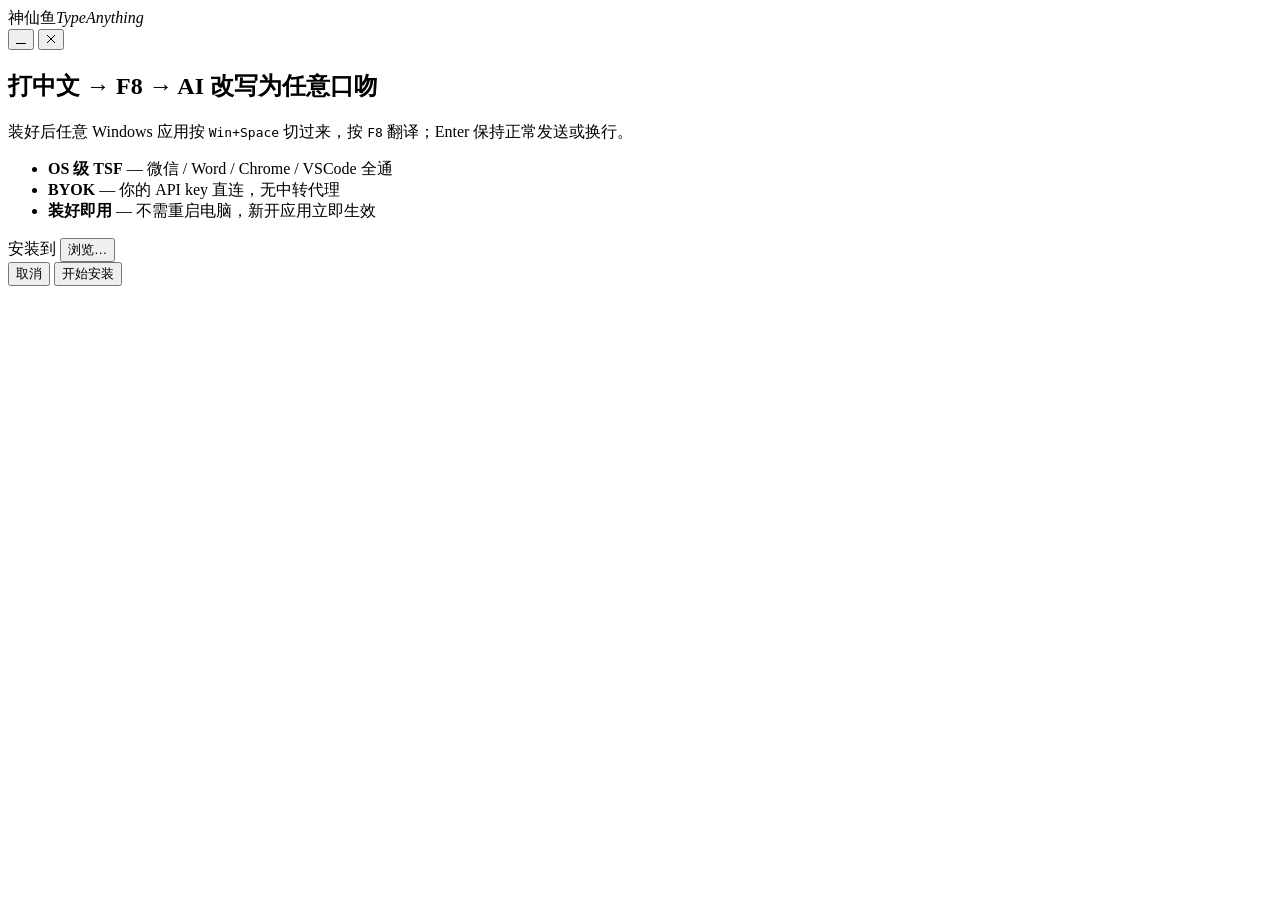
==== tools/ta-installer/ui/index.html @ 22adf209 "feat: use F8 as a global translation trigger" ====
<!doctype html>
<html lang="zh-CN">
<head>
<meta charset="utf-8" />
<meta name="viewport" content="width=device-width, initial-scale=1" />
<title>TypeAnything 安装</title>
<link rel="icon" type="image/png" href="fish.png" />
<link rel="stylesheet" href="style.css" />
</head>
<body>

<header class="titlebar">
  <div class="title">
    <span class="logo" aria-hidden="true"></span>
    <span class="brand">神仙鱼<em>TypeAnything</em></span>
  </div>
  <div class="window-controls" aria-hidden="false">
    <button class="wc wc-min"   id="wcMin"   type="button" aria-label="最小化">
      <svg width="10" height="1" viewBox="0 0 10 1"><rect width="10" height="1" fill="currentColor"/></svg>
    </button>
    <button class="wc wc-close" id="wcClose" type="button" aria-label="关闭">
      <svg width="10" height="10" viewBox="0 0 10 10"><path d="M1 1 L9 9 M9 1 L1 9" stroke="currentColor" stroke-width="1" fill="none"/></svg>
    </button>
  </div>
</header>

<main>

  <!-- Step 1: welcome -->
  <section class="page" id="page-welcome">
    <h1>打中文 → <span class="accent">F8</span> → AI 改写为任意口吻</h1>
    <p class="sub">
      装好后任意 Windows 应用按 <code>Win+Space</code> 切过来，按 <code>F8</code> 翻译；Enter 保持正常发送或换行。
    </p>

    <ul class="bullets">
      <li><strong>OS 级 TSF</strong> — 微信 / Word / Chrome / VSCode 全通</li>
      <li><strong>BYOK</strong> — 你的 API key 直连，无中转代理</li>
      <li><strong>装好即用</strong> — 不需重启电脑，新开应用立即生效</li>
    </ul>

    <div class="install-dir-row">
      <span class="install-dir-label">安装到</span>
      <span class="install-dir-path" id="installDirPath" title=""></span>
      <button class="btn ghost btn-tiny" id="btnPickDir">浏览…</button>
    </div>

    <div class="actions">
      <button class="btn ghost" id="btnCancel">取消</button>
      <button class="btn primary" id="btnStart">开始安装</button>
    </div>
  </section>

  <!-- Uninstall confirm page -->
  <section class="page" id="page-uninstall-welcome" hidden>
    <h1>卸载 TypeAnything</h1>
    <p class="sub">
      将清除安装目录与系统注册项。用户字典与个人配置（<code>%APPDATA%\Rime</code>）会保留，方便日后重装时延用。
    </p>
    <div class="actions">
      <button class="btn ghost" id="btnUninstCancel">取消</button>
      <button class="btn primary" id="btnUninstStart">确认卸载</button>
    </div>
  </section>

  <!-- Step 2: progress -->
  <section class="page" id="page-progress" hidden>
    <p class="eyebrow">INSTALLING</p>
    <h1>正在安装 …</h1>
    <p class="sub" id="progressMsg">准备文件 …</p>

    <div class="progressbar"><div class="bar" id="bar"></div></div>

    <ul class="log" id="log"></ul>
  </section>

  <!-- Step 3: done + guide to model config -->
  <section class="page" id="page-done" hidden>
    <p class="eyebrow">INSTALLED</p>
    <h1>装好了 — <span class="accent">下一步接入 AI</span></h1>
    <p class="sub">
      填入 API key 才能跑翻译。默认 DeepSeek，也支持 OpenAI / Moonshot / Ollama 等 OpenAI 兼容 API。
    </p>

    <p class="legal">
      <code>Win+Space</code> 切到 TypeAnything。<strong>新打开</strong>的应用立即生效，<strong>已开</strong>的需重启该应用。
    </p>

    <div class="actions">
      <button class="btn ghost" id="btnSkip">立即开始</button>
      <button class="btn primary" id="btnOpenModel">配置模型</button>
    </div>
  </section>

  <!-- Step 3 (reboot variant): pending-on-reboot writes happened. -->
  <section class="page" id="page-done-reboot" hidden>
    <p class="eyebrow">INSTALLED — REBOOT REQUIRED</p>
    <h1>装好了 — <span class="accent">但需要重启电脑生效</span></h1>
    <p class="sub">
      部分文件被运行中的旧版锁定，已排队替换。重启后新版自动生效。
    </p>

    <p class="legal">
      不重启也能用旧版输入法，但新功能 / 修复需要重启才能加载。
    </p>

    <div class="actions">
      <button class="btn ghost" id="btnRebootLater">稍后重启</button>
      <button class="btn primary" id="btnRebootNow">立即重启</button>
    </div>
  </section>

</main>

<div id="toast" class="toast" hidden></div>

<script src="app.js"></script>
</body>
</html>
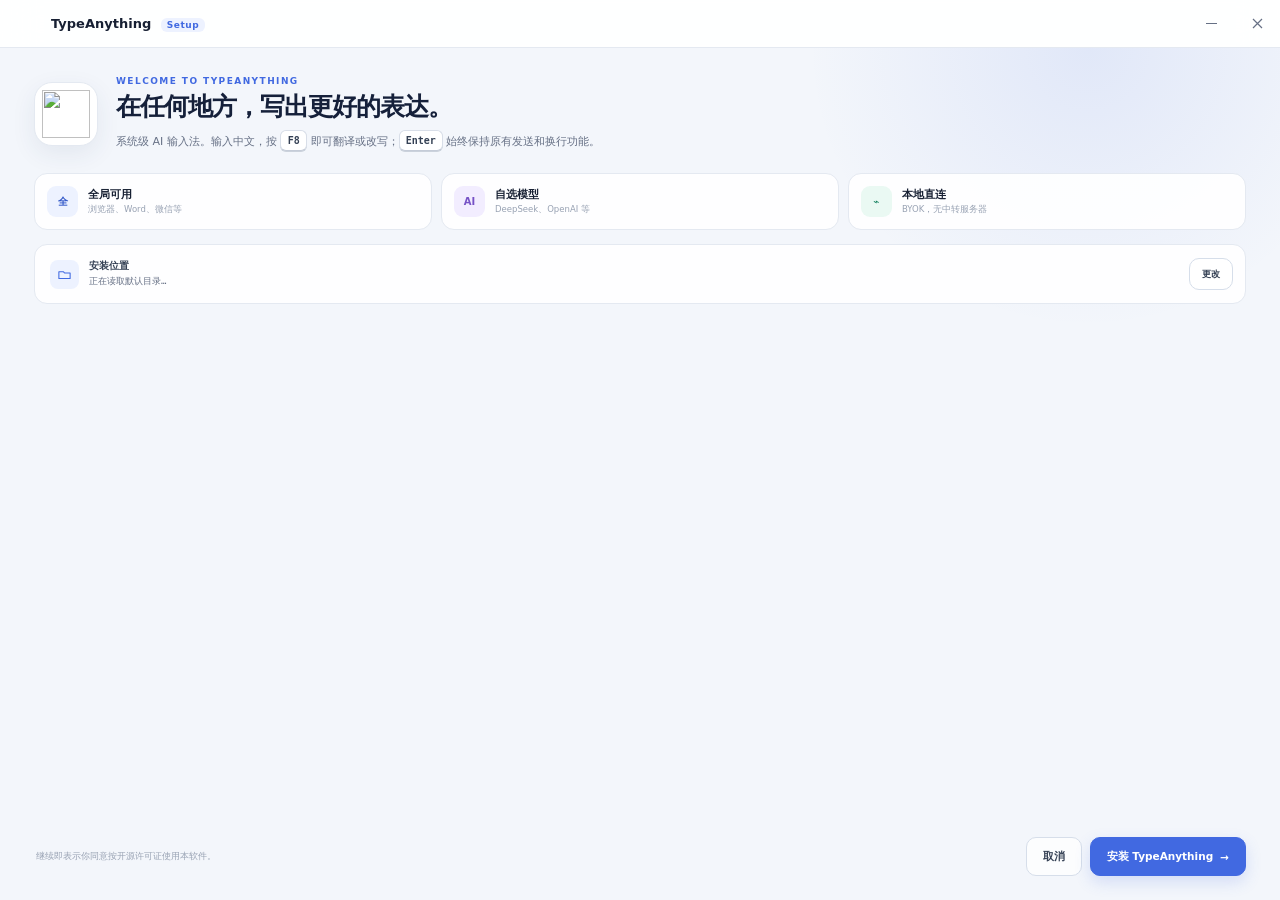
==== commit d0773949: "feat: refresh the installer interface" ====
--- a/tools/ta-installer/ui/index.html
+++ b/tools/ta-installer/ui/index.html
@@ -8,112 +8,96 @@
 <link rel="stylesheet" href="style.css" />
 </head>
 <body>
-
 <header class="titlebar">
   <div class="title">
     <span class="logo" aria-hidden="true"></span>
-    <span class="brand">神仙鱼<em>TypeAnything</em></span>
+    <span class="brand">TypeAnything <em>Setup</em></span>
   </div>
-  <div class="window-controls" aria-hidden="false">
-    <button class="wc wc-min"   id="wcMin"   type="button" aria-label="最小化">
-      <svg width="10" height="1" viewBox="0 0 10 1"><rect width="10" height="1" fill="currentColor"/></svg>
-    </button>
-    <button class="wc wc-close" id="wcClose" type="button" aria-label="关闭">
-      <svg width="10" height="10" viewBox="0 0 10 10"><path d="M1 1 L9 9 M9 1 L1 9" stroke="currentColor" stroke-width="1" fill="none"/></svg>
-    </button>
+  <div class="window-controls" aria-label="窗口控制">
+    <button class="wc" id="wcMin" type="button" aria-label="最小化"><svg width="11" height="1" viewBox="0 0 11 1"><rect width="11" height="1" fill="currentColor"/></svg></button>
+    <button class="wc wc-close" id="wcClose" type="button" aria-label="关闭"><svg width="11" height="11" viewBox="0 0 11 11"><path d="M1 1 L10 10 M10 1 L1 10" stroke="currentColor" stroke-width="1.2" fill="none"/></svg></button>
   </div>
 </header>
 
 <main>
+  <section class="page" id="page-welcome">
+    <div class="hero">
+      <div class="hero-mark"><img src="fish.png" alt="" /></div>
+      <div class="hero-copy">
+        <p class="eyebrow">WELCOME TO TYPEANYTHING</p>
+        <h1>在任何地方，写出更好的表达。</h1>
+        <p class="sub">系统级 AI 输入法。输入中文，按 <kbd>F8</kbd> 即可翻译或改写；<kbd>Enter</kbd> 始终保持原有发送和换行功能。</p>
+      </div>
+    </div>
 
-  <!-- Step 1: welcome -->
-  <section class="page" id="page-welcome">
-    <h1>打中文 → <span class="accent">F8</span> → AI 改写为任意口吻</h1>
-    <p class="sub">
-      装好后任意 Windows 应用按 <code>Win+Space</code> 切过来，按 <code>F8</code> 翻译；Enter 保持正常发送或换行。
-    </p>
+    <div class="feature-row">
+      <div class="feature"><span class="feature-icon blue">全</span><div><strong>全局可用</strong><small>浏览器、Word、微信等</small></div></div>
+      <div class="feature"><span class="feature-icon violet">AI</span><div><strong>自选模型</strong><small>DeepSeek、OpenAI 等</small></div></div>
+      <div class="feature"><span class="feature-icon green">⌁</span><div><strong>本地直连</strong><small>BYOK，无中转服务器</small></div></div>
+    </div>
 
-    <ul class="bullets">
-      <li><strong>OS 级 TSF</strong> — 微信 / Word / Chrome / VSCode 全通</li>
-      <li><strong>BYOK</strong> — 你的 API key 直连，无中转代理</li>
-      <li><strong>装好即用</strong> — 不需重启电脑，新开应用立即生效</li>
-    </ul>
-
-    <div class="install-dir-row">
-      <span class="install-dir-label">安装到</span>
-      <span class="install-dir-path" id="installDirPath" title=""></span>
-      <button class="btn ghost btn-tiny" id="btnPickDir">浏览…</button>
+    <div class="install-card">
+      <div class="install-dir-row">
+        <span class="folder-icon" aria-hidden="true"><svg viewBox="0 0 24 24"><path d="M3 7.5h7l2 2h9v9H3z"/></svg></span>
+        <div class="install-dir-copy"><span class="install-dir-label">安装位置</span><span class="install-dir-path" id="installDirPath" title="">正在读取默认目录…</span></div>
+        <button class="btn ghost btn-tiny" id="btnPickDir" type="button">更改</button>
+      </div>
     </div>
 
     <div class="actions">
-      <button class="btn ghost" id="btnCancel">取消</button>
-      <button class="btn primary" id="btnStart">开始安装</button>
+      <p class="legal-inline">继续即表示你同意按开源许可证使用本软件。</p>
+      <button class="btn ghost" id="btnCancel" type="button">取消</button>
+      <button class="btn primary" id="btnStart" type="button">安装 TypeAnything <span>→</span></button>
     </div>
   </section>
 
-  <!-- Uninstall confirm page -->
-  <section class="page" id="page-uninstall-welcome" hidden>
-    <h1>卸载 TypeAnything</h1>
-    <p class="sub">
-      将清除安装目录与系统注册项。用户字典与个人配置（<code>%APPDATA%\Rime</code>）会保留，方便日后重装时延用。
-    </p>
-    <div class="actions">
-      <button class="btn ghost" id="btnUninstCancel">取消</button>
-      <button class="btn primary" id="btnUninstStart">确认卸载</button>
+  <section class="page centered" id="page-uninstall-welcome" hidden>
+    <div class="state-icon danger">×</div>
+    <p class="eyebrow">UNINSTALL</p>
+    <h1>卸载 TypeAnything？</h1>
+    <p class="sub">将移除应用与系统注册项，但保留用户字典和个人配置，方便以后重新安装。</p>
+    <div class="notice"><code>%APPDATA%\Rime</code> 中的数据不会被删除。</div>
+    <div class="actions centered-actions">
+      <button class="btn ghost" id="btnUninstCancel" type="button">取消</button>
+      <button class="btn danger-btn" id="btnUninstStart" type="button">确认卸载</button>
     </div>
   </section>
 
-  <!-- Step 2: progress -->
-  <section class="page" id="page-progress" hidden>
-    <p class="eyebrow">INSTALLING</p>
-    <h1>正在安装 …</h1>
-    <p class="sub" id="progressMsg">准备文件 …</p>
-
+  <section class="page centered" id="page-progress" hidden>
+    <div class="state-icon progress-icon"><span></span></div>
+    <p class="eyebrow">SETTING THINGS UP</p>
+    <h1>正在准备 TypeAnything</h1>
+    <p class="sub" id="progressMsg">准备文件…</p>
     <div class="progressbar"><div class="bar" id="bar"></div></div>
-
     <ul class="log" id="log"></ul>
   </section>
 
-  <!-- Step 3: done + guide to model config -->
-  <section class="page" id="page-done" hidden>
-    <p class="eyebrow">INSTALLED</p>
-    <h1>装好了 — <span class="accent">下一步接入 AI</span></h1>
-    <p class="sub">
-      填入 API key 才能跑翻译。默认 DeepSeek，也支持 OpenAI / Moonshot / Ollama 等 OpenAI 兼容 API。
-    </p>
-
-    <p class="legal">
-      <code>Win+Space</code> 切到 TypeAnything。<strong>新打开</strong>的应用立即生效，<strong>已开</strong>的需重启该应用。
-    </p>
-
-    <div class="actions">
-      <button class="btn ghost" id="btnSkip">立即开始</button>
-      <button class="btn primary" id="btnOpenModel">配置模型</button>
+  <section class="page centered" id="page-done" hidden>
+    <div class="state-icon success">✓</div>
+    <p class="eyebrow">READY TO TYPE</p>
+    <h1>安装完成。</h1>
+    <p class="sub">下一步填入 API Key。默认支持 DeepSeek，也可以连接 OpenAI、Moonshot、Ollama 等兼容服务。</p>
+    <div class="notice"><kbd>Win</kbd> + <kbd>Space</kbd> 切换输入法，输入中文后按 <kbd>F8</kbd>。</div>
+    <div class="actions centered-actions">
+      <button class="btn ghost" id="btnSkip" type="button">稍后配置</button>
+      <button class="btn primary" id="btnOpenModel" type="button">配置模型 <span>→</span></button>
     </div>
   </section>
 
-  <!-- Step 3 (reboot variant): pending-on-reboot writes happened. -->
-  <section class="page" id="page-done-reboot" hidden>
-    <p class="eyebrow">INSTALLED — REBOOT REQUIRED</p>
-    <h1>装好了 — <span class="accent">但需要重启电脑生效</span></h1>
-    <p class="sub">
-      部分文件被运行中的旧版锁定，已排队替换。重启后新版自动生效。
-    </p>
-
-    <p class="legal">
-      不重启也能用旧版输入法，但新功能 / 修复需要重启才能加载。
-    </p>
-
-    <div class="actions">
-      <button class="btn ghost" id="btnRebootLater">稍后重启</button>
-      <button class="btn primary" id="btnRebootNow">立即重启</button>
+  <section class="page centered" id="page-done-reboot" hidden>
+    <div class="state-icon reboot">↻</div>
+    <p class="eyebrow">RESTART REQUIRED</p>
+    <h1>安装完成，需要重启。</h1>
+    <p class="sub">部分旧文件正在使用中，新版本已排队替换。重启 Windows 后会自动生效。</p>
+    <div class="notice">不重启仍可使用旧版，但新功能需要重启后加载。</div>
+    <div class="actions centered-actions">
+      <button class="btn ghost" id="btnRebootLater" type="button">稍后重启</button>
+      <button class="btn primary" id="btnRebootNow" type="button">立即重启</button>
     </div>
   </section>
-
 </main>
 
 <div id="toast" class="toast" hidden></div>
-
 <script src="app.js"></script>
 </body>
 </html>
--- a/tools/ta-installer/ui/style.css
+++ b/tools/ta-installer/ui/style.css
@@ -0,0 +1,97 @@
+:root {
+  color-scheme: light;
+  --bg: #f3f6fb;
+  --surface: #fff;
+  --ink: #172033;
+  --muted: #667085;
+  --muted-2: #98a2b3;
+  --line: #e4e9f1;
+  --primary: #4169e1;
+  --primary-hover: #3157c8;
+  --primary-soft: #edf2ff;
+  --success: #17a673;
+  --danger: #d84a55;
+  --font: "Segoe UI Variable", "Segoe UI", "Microsoft YaHei UI", "Microsoft YaHei", system-ui, sans-serif;
+  --mono: "Cascadia Code", Consolas, monospace;
+}
+* { box-sizing: border-box; }
+html, body { width: 100%; height: 100%; margin: 0; overflow: hidden; }
+body { color: var(--ink); background: var(--bg); font: 14px var(--font); -webkit-font-smoothing: antialiased; user-select: none; }
+button { font: inherit; }
+[hidden] { display: none !important; }
+
+.titlebar { height: 48px; display: flex; align-items: center; padding-left: 17px; background: rgba(255,255,255,.92); border-bottom: 1px solid var(--line); backdrop-filter: blur(18px); }
+.title { display: flex; align-items: center; gap: 9px; }
+.logo { width: 25px; height: 25px; background: url("fish.png") no-repeat center / contain; }
+.brand { font-size: 13px; font-weight: 720; }
+.brand em { margin-left: 5px; padding: 2px 6px; color: var(--primary); background: var(--primary-soft); border-radius: 6px; font-size: 9px; font-style: normal; font-weight: 700; letter-spacing: .06em; }
+.window-controls { height: 48px; display: flex; margin-left: auto; }
+.wc { width: 46px; height: 48px; display: grid; place-items: center; padding: 0; color: #667085; background: transparent; border: 0; cursor: pointer; }
+.wc:hover { color: var(--ink); background: #edf0f5; }
+.wc-close:hover { color: #fff; background: #e5484d; }
+
+main { height: calc(100% - 48px); overflow: hidden; background: radial-gradient(circle at 85% 0,rgba(65,105,225,.10),transparent 280px), var(--bg); }
+.page { height: 100%; display: flex; flex-direction: column; padding: 28px 34px 24px; animation: page-in .2s ease-out both; }
+.page.centered { align-items: center; justify-content: center; padding-inline: 70px; text-align: center; }
+@keyframes page-in { from { opacity: 0; transform: translateY(5px); } to { opacity: 1; transform: none; } }
+
+.hero { display: grid; grid-template-columns: 64px 1fr; gap: 18px; align-items: center; }
+.hero-mark { width: 64px; height: 64px; display: grid; place-items: center; background: #fff; border: 1px solid var(--line); border-radius: 18px; box-shadow: 0 8px 24px rgba(43,61,96,.08); }
+.hero-mark img { width: 48px; height: 48px; object-fit: contain; }
+.eyebrow { margin: 0 0 6px; color: var(--primary); font-size: 9px; font-weight: 750; letter-spacing: .16em; }
+h1 { margin: 0; color: #15203a; font-size: 25px; font-weight: 730; letter-spacing: -.04em; line-height: 1.2; }
+.sub { max-width: 560px; margin: 8px 0 0; color: var(--muted); font-size: 11px; line-height: 1.65; }
+kbd { min-width: 27px; height: 21px; display: inline-flex; align-items: center; justify-content: center; padding: 0 6px; color: #344054; background: #fff; border: 1px solid #d8dee8; border-bottom-color: #c5ccd8; border-radius: 6px; box-shadow: 0 1px 0 #cbd2dc; font: 650 10px var(--mono); vertical-align: 1px; }
+
+.feature-row { display: grid; grid-template-columns: repeat(3,1fr); gap: 9px; margin: 22px 0 14px; }
+.feature { display: flex; align-items: center; gap: 10px; padding: 12px; background: rgba(255,255,255,.92); border: 1px solid var(--line); border-radius: 13px; }
+.feature-icon { width: 31px; height: 31px; flex: 0 0 auto; display: grid; place-items: center; color: #3157c8; background: #edf2ff; border-radius: 9px; font-size: 10px; font-weight: 750; }
+.feature-icon.violet { color: #7652c6; background: #f2edff; }
+.feature-icon.green { color: #13805e; background: #eaf9f3; }
+.feature > div { min-width: 0; display: flex; flex-direction: column; gap: 2px; }
+.feature strong { font-size: 10.5px; font-weight: 700; }
+.feature small { overflow: hidden; color: var(--muted-2); font-size: 8.5px; text-overflow: ellipsis; white-space: nowrap; }
+
+.install-card { padding: 5px; background: rgba(255,255,255,.92); border: 1px solid var(--line); border-radius: 13px; }
+.install-dir-row { min-width: 0; height: 48px; display: flex; align-items: center; gap: 10px; padding: 0 7px 0 10px; }
+.folder-icon { width: 29px; height: 29px; display: grid; place-items: center; color: var(--primary); background: var(--primary-soft); border-radius: 8px; }
+.folder-icon svg { width: 15px; height: 15px; fill: none; stroke: currentColor; stroke-linecap: round; stroke-linejoin: round; stroke-width: 1.7; }
+.install-dir-copy { min-width: 0; display: flex; flex: 1; flex-direction: column; gap: 2px; }
+.install-dir-label { color: #344054; font-size: 9.5px; font-weight: 700; }
+.install-dir-path { overflow: hidden; color: var(--muted); font: 9px var(--mono); text-overflow: ellipsis; white-space: nowrap; }
+
+.actions { display: flex; align-items: center; justify-content: flex-end; gap: 8px; margin-top: auto; padding-top: 16px; }
+.legal-inline { margin: 0 auto 0 2px; color: var(--muted-2); font-size: 8.5px; }
+.btn { height: 39px; display: inline-flex; align-items: center; justify-content: center; gap: 7px; padding: 0 16px; color: #344054; background: #fff; border: 1px solid #d6deea; border-radius: 10px; font-size: 10.5px; font-weight: 680; cursor: pointer; transition: .16s; }
+.btn:hover { background: #f8fafc; border-color: #c8d1df; }
+.btn:active { transform: translateY(1px); }
+.btn:disabled { opacity: .55; cursor: wait; }
+.btn.primary { color: #fff; background: var(--primary); border-color: var(--primary); box-shadow: 0 6px 16px rgba(65,105,225,.18); }
+.btn.primary:hover { background: var(--primary-hover); border-color: var(--primary-hover); }
+.btn.ghost { background: rgba(255,255,255,.75); }
+.btn-tiny { height: 32px; padding-inline: 12px; font-size: 9px; }
+.btn.danger-btn { color: #fff; background: var(--danger); border-color: var(--danger); }
+
+.state-icon { width: 56px; height: 56px; display: grid; place-items: center; margin-bottom: 16px; color: var(--primary); background: var(--primary-soft); border: 1px solid #dce5ff; border-radius: 18px; font-size: 24px; font-weight: 500; }
+.state-icon.success { color: #14815e; background: #eaf9f3; border-color: #d0eee2; }
+.state-icon.danger { color: var(--danger); background: #fff0f2; border-color: #f8d9de; }
+.state-icon.reboot { color: #a86608; background: #fff5df; border-color: #f6e6c2; }
+.progress-icon span { width: 22px; height: 22px; border: 2px solid #cbd8ff; border-top-color: var(--primary); border-radius: 50%; animation: spin .8s linear infinite; }
+@keyframes spin { to { transform: rotate(360deg); } }
+.centered .sub { max-width: 480px; margin-top: 9px; }
+.notice { margin-top: 18px; padding: 10px 14px; color: var(--muted); background: rgba(255,255,255,.75); border: 1px solid var(--line); border-radius: 10px; font-size: 9.5px; }
+.notice code { font-family: var(--mono); }
+.centered-actions { flex: initial; margin-top: 20px; padding: 0; }
+
+.progressbar { width: min(100%,480px); height: 7px; margin-top: 22px; overflow: hidden; background: #e2e8f2; border-radius: 99px; }
+.bar { width: 0; height: 100%; background: linear-gradient(90deg,#4169e1,#7692ef); border-radius: inherit; transition: width .28s ease; }
+.log { width: min(100%,480px); height: 90px; margin: 13px 0 0; padding: 10px 12px; overflow: auto; color: #7a8699; background: rgba(255,255,255,.68); border: 1px solid var(--line); border-radius: 10px; font: 8.5px/1.7 var(--mono); list-style: none; text-align: left; }
+.log li::before { content: "· "; color: var(--primary); }
+.log li.done::before { content: "✓ "; color: var(--success); }
+.log li.error { color: var(--danger); }
+
+.toast { position: fixed; z-index: 100; left: 50%; bottom: 18px; padding: 9px 13px; color: #fff; background: #263248; border-radius: 9px; box-shadow: 0 16px 36px rgba(35,50,80,.2); font-size: 10px; opacity: 0; transform: translate(-50%,7px); transition: .2s; }
+.toast.show { opacity: 1; transform: translate(-50%,0); }
+.toast.error { background: #b84048; }
+
+@media (prefers-reduced-motion: reduce) { *,*::before,*::after { animation-duration: .01ms !important; transition-duration: .01ms !important; } }
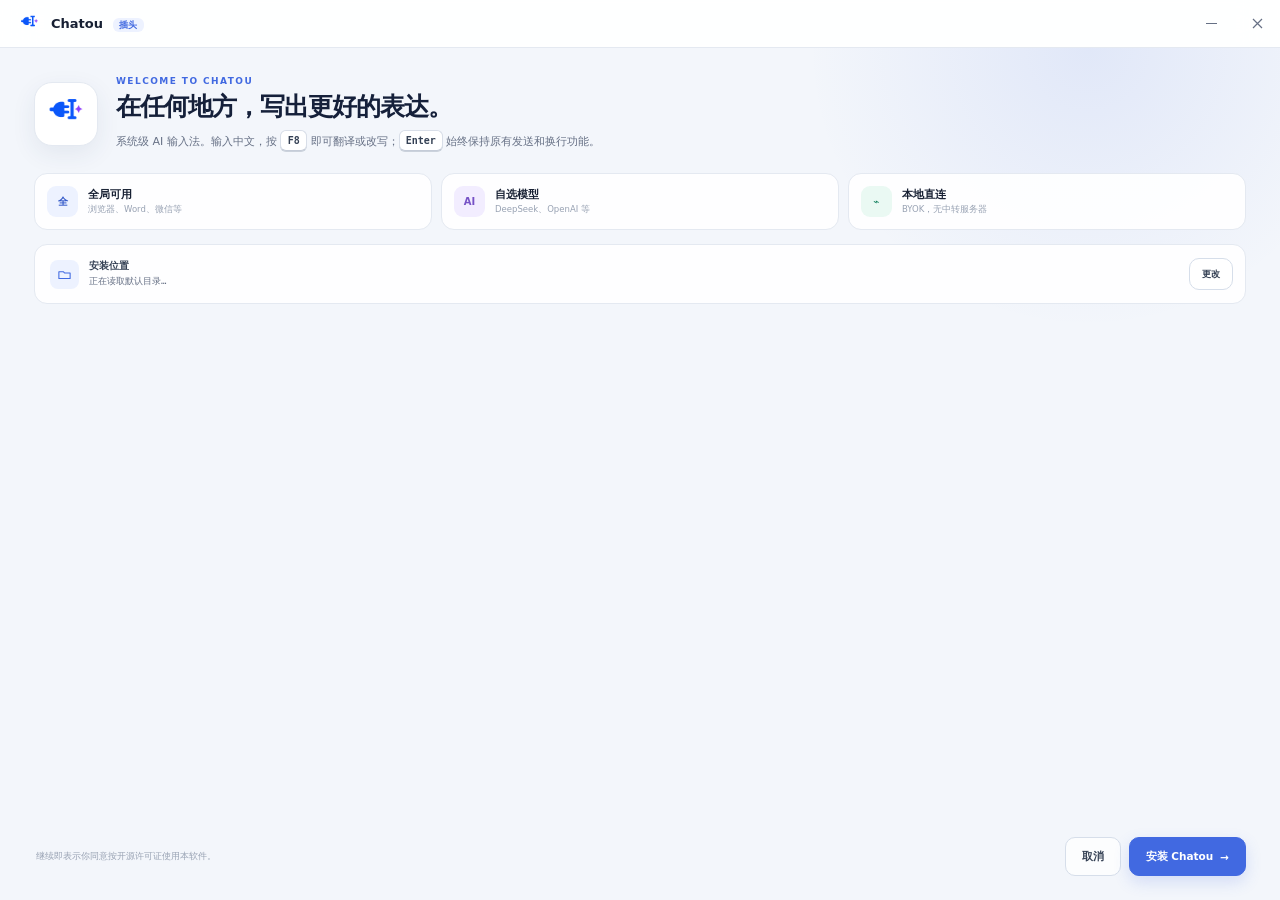
==== commit e01af0c6: "feat: rebrand application as Chatou" ====
--- a/tools/ta-installer/ui/index.html
+++ b/tools/ta-installer/ui/index.html
@@ -3,15 +3,15 @@
 <head>
 <meta charset="utf-8" />
 <meta name="viewport" content="width=device-width, initial-scale=1" />
-<title>TypeAnything 安装</title>
-<link rel="icon" type="image/png" href="fish.png" />
+<title>Chatou 安装</title>
+<link rel="icon" type="image/png" href="chatou.png" />
 <link rel="stylesheet" href="style.css" />
 </head>
 <body>
 <header class="titlebar">
   <div class="title">
     <span class="logo" aria-hidden="true"></span>
-    <span class="brand">TypeAnything <em>Setup</em></span>
+    <span class="brand">Chatou <em>插头</em></span>
   </div>
   <div class="window-controls" aria-label="窗口控制">
     <button class="wc" id="wcMin" type="button" aria-label="最小化"><svg width="11" height="1" viewBox="0 0 11 1"><rect width="11" height="1" fill="currentColor"/></svg></button>
@@ -22,9 +22,9 @@
 <main>
   <section class="page" id="page-welcome">
     <div class="hero">
-      <div class="hero-mark"><img src="fish.png" alt="" /></div>
+      <div class="hero-mark"><img src="chatou.png" alt="" /></div>
       <div class="hero-copy">
-        <p class="eyebrow">WELCOME TO TYPEANYTHING</p>
+        <p class="eyebrow">WELCOME TO CHATOU</p>
         <h1>在任何地方，写出更好的表达。</h1>
         <p class="sub">系统级 AI 输入法。输入中文，按 <kbd>F8</kbd> 即可翻译或改写；<kbd>Enter</kbd> 始终保持原有发送和换行功能。</p>
       </div>
@@ -47,14 +47,14 @@
     <div class="actions">
       <p class="legal-inline">继续即表示你同意按开源许可证使用本软件。</p>
       <button class="btn ghost" id="btnCancel" type="button">取消</button>
-      <button class="btn primary" id="btnStart" type="button">安装 TypeAnything <span>→</span></button>
+      <button class="btn primary" id="btnStart" type="button">安装 Chatou <span>→</span></button>
     </div>
   </section>
 
   <section class="page centered" id="page-uninstall-welcome" hidden>
     <div class="state-icon danger">×</div>
     <p class="eyebrow">UNINSTALL</p>
-    <h1>卸载 TypeAnything？</h1>
+    <h1>卸载 Chatou？</h1>
     <p class="sub">将移除应用与系统注册项，但保留用户字典和个人配置，方便以后重新安装。</p>
     <div class="notice"><code>%APPDATA%\Rime</code> 中的数据不会被删除。</div>
     <div class="actions centered-actions">
@@ -66,7 +66,7 @@
   <section class="page centered" id="page-progress" hidden>
     <div class="state-icon progress-icon"><span></span></div>
     <p class="eyebrow">SETTING THINGS UP</p>
-    <h1>正在准备 TypeAnything</h1>
+    <h1>正在准备 Chatou</h1>
     <p class="sub" id="progressMsg">准备文件…</p>
     <div class="progressbar"><div class="bar" id="bar"></div></div>
     <ul class="log" id="log"></ul>
--- a/tools/ta-installer/ui/style.css
+++ b/tools/ta-installer/ui/style.css
@@ -22,7 +22,7 @@
 
 .titlebar { height: 48px; display: flex; align-items: center; padding-left: 17px; background: rgba(255,255,255,.92); border-bottom: 1px solid var(--line); backdrop-filter: blur(18px); }
 .title { display: flex; align-items: center; gap: 9px; }
-.logo { width: 25px; height: 25px; background: url("fish.png") no-repeat center / contain; }
+.logo { width: 25px; height: 25px; background: url("chatou.png") no-repeat center / contain; }
 .brand { font-size: 13px; font-weight: 720; }
 .brand em { margin-left: 5px; padding: 2px 6px; color: var(--primary); background: var(--primary-soft); border-radius: 6px; font-size: 9px; font-style: normal; font-weight: 700; letter-spacing: .06em; }
 .window-controls { height: 48px; display: flex; margin-left: auto; }
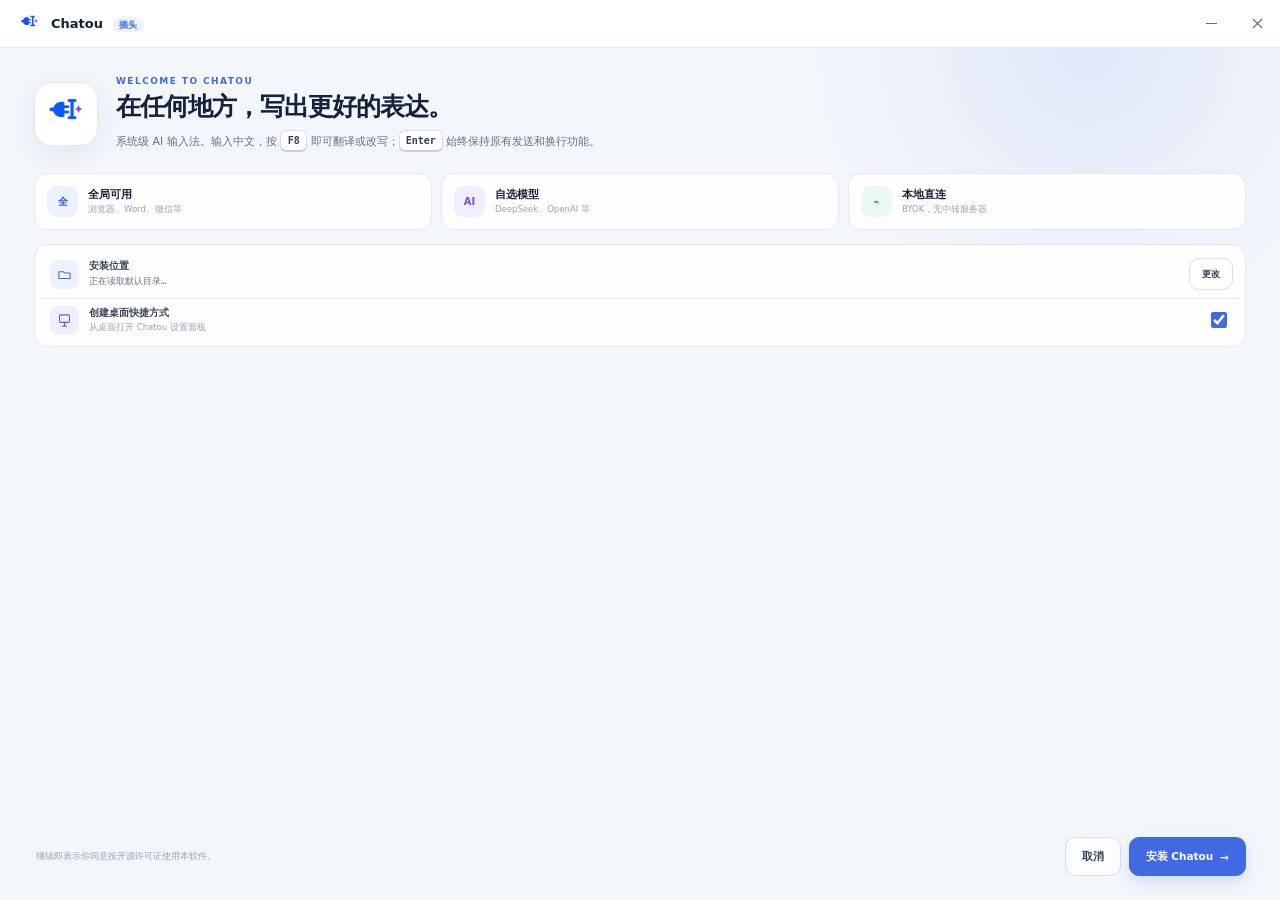
==== commit 4fa995da: "feat: add optional desktop shortcut" ====
--- a/tools/ta-installer/ui/index.html
+++ b/tools/ta-installer/ui/index.html
@@ -42,6 +42,11 @@
         <div class="install-dir-copy"><span class="install-dir-label">安装位置</span><span class="install-dir-path" id="installDirPath" title="">正在读取默认目录…</span></div>
         <button class="btn ghost btn-tiny" id="btnPickDir" type="button">更改</button>
       </div>
+      <label class="desktop-shortcut-row">
+        <span class="shortcut-icon" aria-hidden="true"><svg viewBox="0 0 24 24"><rect x="4" y="3" width="16" height="12" rx="2"/><path d="M9 21h6M12 15v6"/></svg></span>
+        <span class="shortcut-copy"><strong>创建桌面快捷方式</strong><small>从桌面打开 Chatou 设置面板</small></span>
+        <input id="createDesktopShortcut" type="checkbox" checked />
+      </label>
     </div>
 
     <div class="actions">
@@ -55,8 +60,12 @@
     <div class="state-icon danger">×</div>
     <p class="eyebrow">UNINSTALL</p>
     <h1>卸载 Chatou？</h1>
-    <p class="sub">将移除应用与系统注册项，但保留用户字典和个人配置，方便以后重新安装。</p>
-    <div class="notice"><code>%APPDATA%\Rime</code> 中的数据不会被删除。</div>
+    <p class="sub">默认彻底清除应用、输入法注册、缓存、用户字典与模型配置。</p>
+    <label class="uninstall-option">
+      <input id="keepUserData" type="checkbox" />
+      <span><strong>保留个人数据</strong><small>保留用户字典和模型配置，方便以后重新安装</small></span>
+    </label>
+    <div class="notice">正在使用的输入法文件将在重启 Windows 后自动删除。</div>
     <div class="actions centered-actions">
       <button class="btn ghost" id="btnUninstCancel" type="button">取消</button>
       <button class="btn danger-btn" id="btnUninstStart" type="button">确认卸载</button>
@@ -89,7 +98,7 @@
     <p class="eyebrow">RESTART REQUIRED</p>
     <h1>安装完成，需要重启。</h1>
     <p class="sub">部分旧文件正在使用中，新版本已排队替换。重启 Windows 后会自动生效。</p>
-    <div class="notice">不重启仍可使用旧版，但新功能需要重启后加载。</div>
+    <div class="notice" id="rebootNotice">不重启仍可使用旧版，但新功能需要重启后加载。</div>
     <div class="actions centered-actions">
       <button class="btn ghost" id="btnRebootLater" type="button">稍后重启</button>
       <button class="btn primary" id="btnRebootNow" type="button">立即重启</button>
--- a/tools/ta-installer/ui/style.css
+++ b/tools/ta-installer/ui/style.css
@@ -59,6 +59,13 @@
 .install-dir-copy { min-width: 0; display: flex; flex: 1; flex-direction: column; gap: 2px; }
 .install-dir-label { color: #344054; font-size: 9.5px; font-weight: 700; }
 .install-dir-path { overflow: hidden; color: var(--muted); font: 9px var(--mono); text-overflow: ellipsis; white-space: nowrap; }
+.desktop-shortcut-row { min-width: 0; height: 43px; display: flex; align-items: center; gap: 10px; padding: 0 10px; border-top: 1px solid var(--line); cursor: pointer; }
+.shortcut-icon { width: 29px; height: 29px; display: grid; flex: 0 0 auto; place-items: center; color: #7652c6; background: #f2edff; border-radius: 8px; }
+.shortcut-icon svg { width: 15px; height: 15px; fill: none; stroke: currentColor; stroke-linecap: round; stroke-linejoin: round; stroke-width: 1.7; }
+.shortcut-copy { min-width: 0; display: flex; flex: 1; flex-direction: column; gap: 2px; }
+.shortcut-copy strong { color: #344054; font-size: 9.5px; font-weight: 700; }
+.shortcut-copy small { color: var(--muted-2); font-size: 8.5px; }
+.desktop-shortcut-row input { width: 16px; height: 16px; flex: 0 0 auto; accent-color: var(--primary); cursor: pointer; }
 
 .actions { display: flex; align-items: center; justify-content: flex-end; gap: 8px; margin-top: auto; padding-top: 16px; }
 .legal-inline { margin: 0 auto 0 2px; color: var(--muted-2); font-size: 8.5px; }
@@ -81,6 +88,11 @@
 .centered .sub { max-width: 480px; margin-top: 9px; }
 .notice { margin-top: 18px; padding: 10px 14px; color: var(--muted); background: rgba(255,255,255,.75); border: 1px solid var(--line); border-radius: 10px; font-size: 9.5px; }
 .notice code { font-family: var(--mono); }
+.uninstall-option { width: min(100%,420px); display: flex; align-items: center; gap: 11px; margin-top: 17px; padding: 11px 13px; color: var(--ink); background: rgba(255,255,255,.82); border: 1px solid var(--line); border-radius: 11px; text-align: left; cursor: pointer; }
+.uninstall-option input { width: 16px; height: 16px; flex: 0 0 auto; accent-color: var(--primary); }
+.uninstall-option span { display: flex; flex-direction: column; gap: 2px; }
+.uninstall-option strong { font-size: 10.5px; }
+.uninstall-option small { color: var(--muted); font-size: 8.5px; }
 .centered-actions { flex: initial; margin-top: 20px; padding: 0; }
 
 .progressbar { width: min(100%,480px); height: 7px; margin-top: 22px; overflow: hidden; background: #e2e8f2; border-radius: 99px; }
